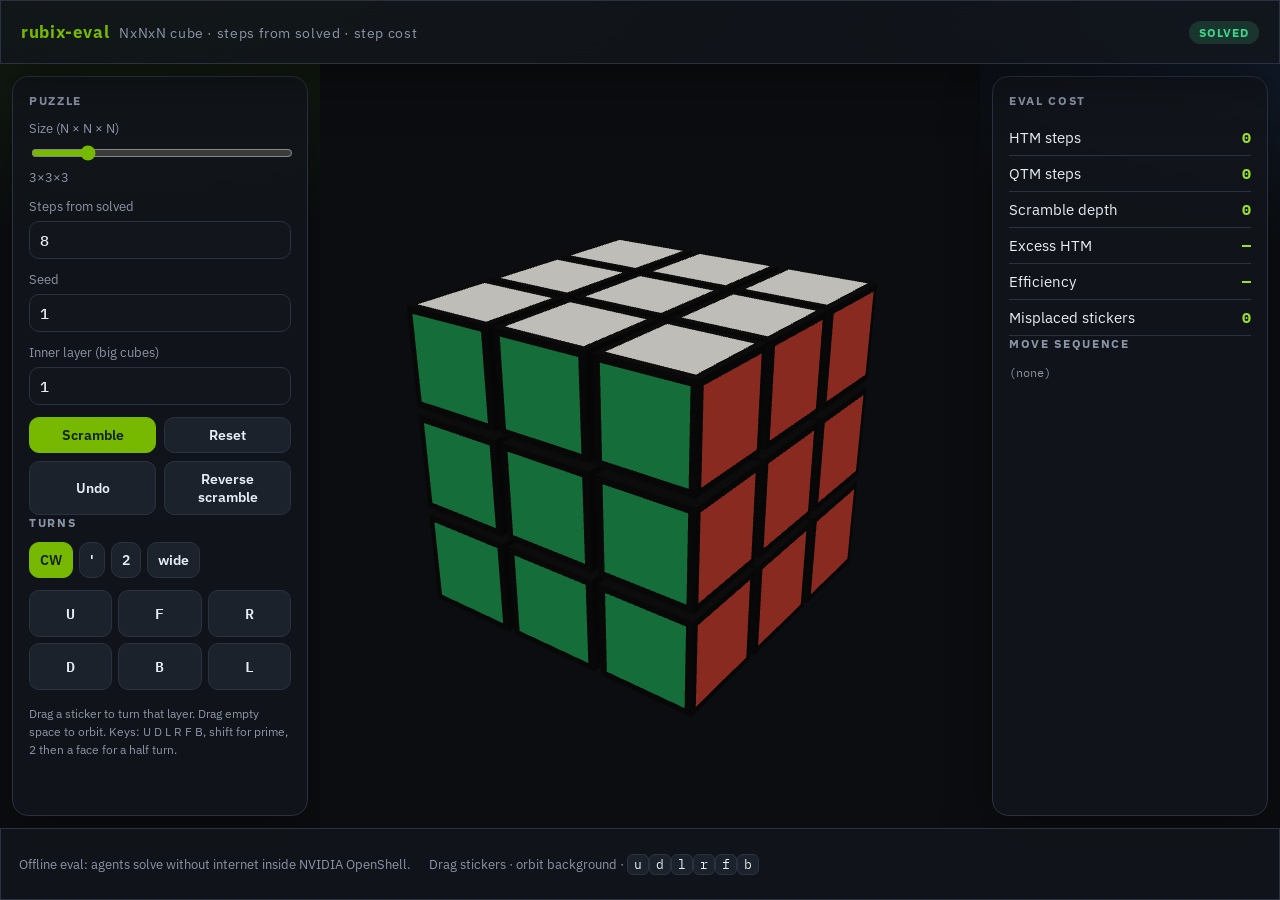
==== web/index.html @ 64ad18c2 "Add NxNxN Rubik's cube eval, 3D viewer, and OpenShell sandbox Offline agent benchmark parameterized " ====
<!DOCTYPE html>
<html lang="en">
  <head>
    <meta charset="utf-8" />
    <meta name="viewport" content="width=device-width, initial-scale=1" />
    <title>rubix-eval — interactive NxNxN cube</title>
    <link rel="preconnect" href="https://fonts.googleapis.com" />
    <link rel="preconnect" href="https://fonts.gstatic.com" crossorigin />
    <link href="https://fonts.googleapis.com/css2?family=IBM+Plex+Mono:wght@400;500&family=IBM+Plex+Sans:wght@400;500;600&display=swap" rel="stylesheet" />
    <link rel="stylesheet" href="./css/app.css" />
    <script type="importmap">
      { "imports": { "three": "./vendor/three.module.js" } }
    </script>
  </head>
  <body>
    <div class="app">
      <header class="topbar">
        <div class="brand">
          <b>rubix-eval</b>
          <span>NxNxN cube · steps from solved · step cost</span>
        </div>
        <div id="badge" class="badge solved">solved</div>
      </header>

      <aside class="sidebar">
        <h2>Puzzle</h2>
        <label>
          Size (N × N × N)
          <input id="size" type="range" min="2" max="7" value="3" />
          <span id="sizeLabel">3×3×3</span>
        </label>
        <label>
          Steps from solved
          <input id="depth" type="number" min="0" max="200" value="8" />
        </label>
        <label>
          Seed
          <input id="seed" type="number" min="0" value="1" />
        </label>
        <label>
          Inner layer (big cubes)
          <input id="layer" type="number" min="1" max="6" value="1" />
        </label>
        <div class="row">
          <button class="primary" id="scramble">Scramble</button>
          <button id="reset">Reset</button>
        </div>
        <div class="row" style="margin-top: 8px">
          <button id="undo">Undo</button>
          <button id="solve">Reverse scramble</button>
        </div>

        <h2>Turns</h2>
        <div class="mods">
          <button id="modCw" aria-pressed="true">CW</button>
          <button id="modPrime" aria-pressed="false">'</button>
          <button id="mod2" aria-pressed="false">2</button>
          <button id="modWide" aria-pressed="false">wide</button>
        </div>
        <div class="pad">
          <button data-face="U">U</button>
          <button data-face="F">F</button>
          <button data-face="R">R</button>
          <button data-face="D">D</button>
          <button data-face="B">B</button>
          <button data-face="L">L</button>
        </div>
        <p class="hint">Drag a sticker to turn that layer. Drag empty space to orbit. Keys: U D L R F B, shift for prime, 2 then a face for a half turn.</p>
      </aside>

      <main class="stage">
        <canvas id="view"></canvas>
      </main>

      <aside class="stats">
        <h2>Eval cost</h2>
        <div class="metric">HTM steps <b id="htm">0</b></div>
        <div class="metric">QTM steps <b id="qtm">0</b></div>
        <div class="metric">Scramble depth <b id="scrambleDepth">0</b></div>
        <div class="metric">Excess HTM <b id="excess">0</b></div>
        <div class="metric">Efficiency <b id="eff">—</b></div>
        <div class="metric">Misplaced stickers <b id="misplaced">0</b></div>
        <h2>Move sequence</h2>
        <div class="history" id="history">(none)</div>
      </aside>

      <footer class="statusbar">
        <span>Offline eval: agents solve without internet inside NVIDIA OpenShell.</span>
        <span>Drag stickers · orbit background · <kbd>u</kbd><kbd>d</kbd><kbd>l</kbd><kbd>r</kbd><kbd>f</kbd><kbd>b</kbd></span>
      </footer>
    </div>
    <script type="module" src="./js/main.js"></script>
  </body>
</html>
---- web/css/app.css ----
:root {
  --bg: #0b0d10;
  --bg-2: #12151b;
  --panel: rgba(18, 21, 27, 0.86);
  --line: #2a3140;
  --text: #e8edf5;
  --muted: #8b95a8;
  --accent: #76b900;
  --accent-2: #9adf2f;
  --danger: #ff5c7a;
  --ok: #3dd68c;
  --shadow: 0 18px 50px rgba(0, 0, 0, 0.35);
  --mono: "IBM Plex Mono", "ui-monospace", monospace;
  --sans: "IBM Plex Sans", "Segoe UI", sans-serif;
}

* { box-sizing: border-box; }
html, body { height: 100%; margin: 0; }
body {
  font-family: var(--sans);
  background:
    radial-gradient(1200px 600px at 10% -10%, #1a2a12 0%, transparent 55%),
    radial-gradient(900px 500px at 100% 0%, #142033 0%, transparent 50%),
    var(--bg);
  color: var(--text);
  overflow: hidden;
}

.app {
  display: grid;
  grid-template-columns: 320px 1fr 300px;
  grid-template-rows: 64px 1fr 72px;
  height: 100%;
}

.topbar, .sidebar, .stats, .statusbar {
  background: var(--panel);
  border: 1px solid var(--line);
  backdrop-filter: blur(12px);
}

.topbar {
  grid-column: 1 / -1;
  display: flex;
  align-items: center;
  gap: 18px;
  padding: 0 20px;
  box-shadow: var(--shadow);
  z-index: 2;
}

.brand {
  display: flex;
  align-items: baseline;
  gap: 10px;
  font-weight: 600;
  letter-spacing: 0.04em;
}
.brand b { color: var(--accent); font-size: 1.05rem; }
.brand span { color: var(--muted); font-size: 0.85rem; font-weight: 400; }

.stage {
  position: relative;
  min-width: 0;
  min-height: 0;
}
#view {
  width: 100%;
  height: 100%;
  display: block;
  cursor: grab;
}
#view:active { cursor: grabbing; }

.sidebar, .stats {
  margin: 12px;
  border-radius: 16px;
  padding: 16px;
  overflow: auto;
  box-shadow: var(--shadow);
}

h2 {
  margin: 0 0 12px;
  font-size: 0.74rem;
  text-transform: uppercase;
  letter-spacing: 0.14em;
  color: var(--muted);
}

label {
  display: flex;
  flex-direction: column;
  gap: 6px;
  font-size: 0.8rem;
  color: var(--muted);
  margin-bottom: 12px;
}

input[type="number"], select, input[type="text"] {
  background: var(--bg-2);
  color: var(--text);
  border: 1px solid var(--line);
  border-radius: 10px;
  padding: 8px 10px;
  font: 500 0.95rem var(--mono);
}

input[type="range"] { width: 100%; accent-color: var(--accent); }

.row { display: flex; gap: 8px; }
.row > * { flex: 1; }

button {
  background: #1c222c;
  color: var(--text);
  border: 1px solid var(--line);
  border-radius: 10px;
  padding: 8px 10px;
  font: 600 0.85rem var(--sans);
  cursor: pointer;
}
button:hover { border-color: var(--accent); color: var(--accent-2); }
button.primary { background: var(--accent); color: #102000; border-color: var(--accent); }
button.primary:hover { filter: brightness(1.08); color: #102000; }
button.ghost { background: transparent; }

.pad {
  display: grid;
  grid-template-columns: repeat(3, 1fr);
  gap: 6px;
  margin: 10px 0 14px;
}
.pad button { font-family: var(--mono); font-size: 0.95rem; padding: 10px 0; }

.mods { display: flex; gap: 6px; margin-bottom: 12px; }
.mods button[aria-pressed="true"] {
  background: var(--accent);
  color: #102000;
  border-color: var(--accent);
}

.history {
  font-family: var(--mono);
  font-size: 0.78rem;
  line-height: 1.45;
  color: var(--muted);
  min-height: 4.5em;
  white-space: pre-wrap;
  word-break: break-word;
}

.metric {
  display: flex;
  justify-content: space-between;
  padding: 8px 0;
  border-bottom: 1px solid var(--line);
  font-size: 0.92rem;
}
.metric b { font-family: var(--mono); color: var(--accent-2); }
.metric .warn { color: var(--danger); }
.metric .ok { color: var(--ok); }

.badge {
  margin-left: auto;
  padding: 4px 10px;
  border-radius: 999px;
  font-size: 0.75rem;
  font-weight: 700;
  letter-spacing: 0.08em;
  text-transform: uppercase;
}
.badge.solved { background: rgba(61, 214, 140, 0.16); color: var(--ok); }
.badge.scrambled { background: rgba(255, 92, 122, 0.12); color: var(--danger); }

.hint { color: var(--muted); font-size: 0.78rem; line-height: 1.45; }

.statusbar {
  grid-column: 1 / -1;
  display: flex;
  align-items: center;
  gap: 18px;
  padding: 0 18px;
  font-size: 0.82rem;
  color: var(--muted);
}
.statusbar kbd {
  font-family: var(--mono);
  background: #1c222c;
  border: 1px solid var(--line);
  border-radius: 6px;
  padding: 1px 6px;
  color: var(--text);
}

@media (max-width: 960px) {
  .app {
    grid-template-columns: 1fr;
    grid-template-rows: 56px 1fr auto auto 64px;
  }
  .sidebar, .stats { margin: 8px; max-height: 240px; }
}
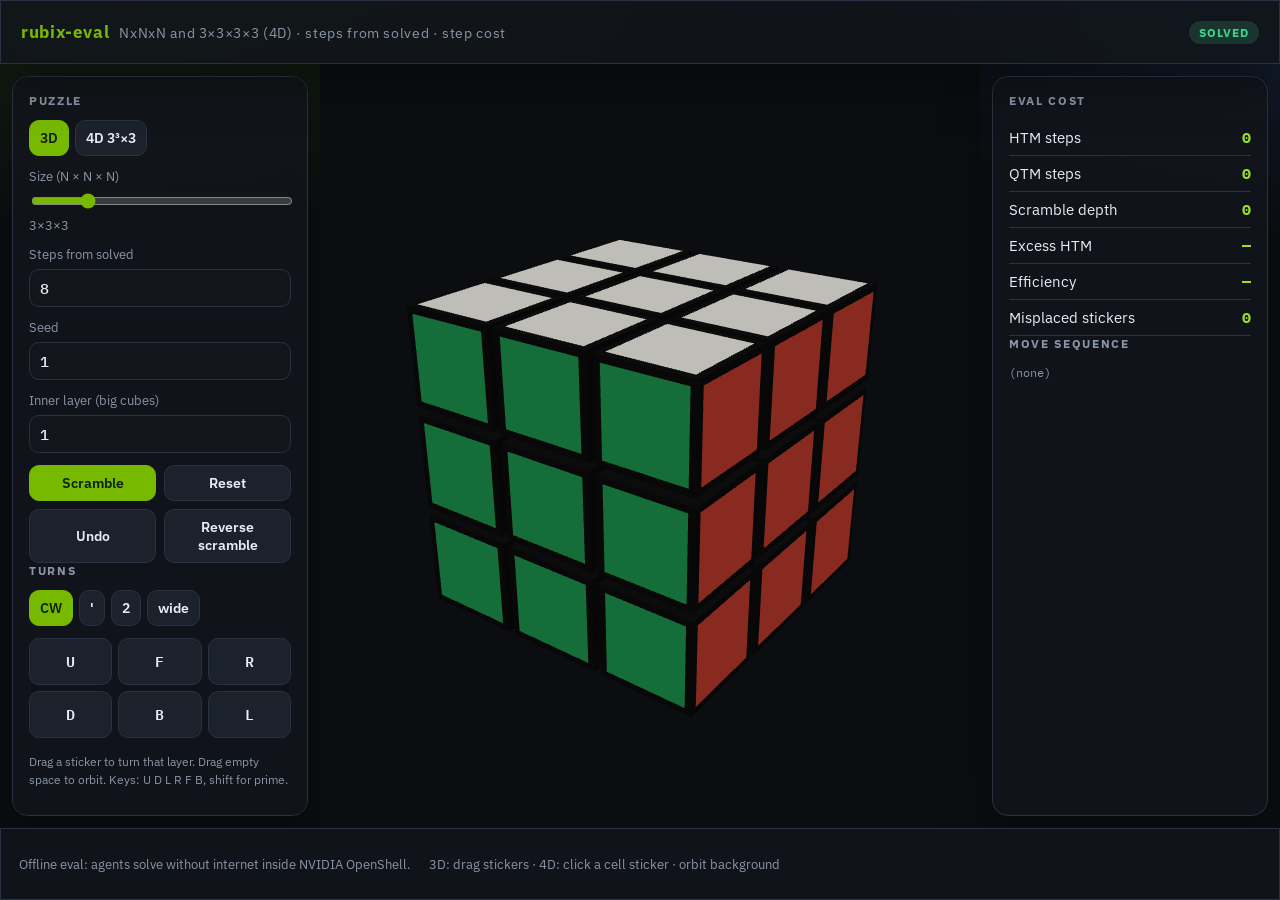
==== commit 0b9ab415: "Add 3x3x3x3 4D hypercube engine, eval, and interactive viewer Eight cubic cells (R L U D F B I O) wi" ====
--- a/web/index.html
+++ b/web/index.html
@@ -17,14 +17,18 @@
       <header class="topbar">
         <div class="brand">
           <b>rubix-eval</b>
-          <span>NxNxN cube · steps from solved · step cost</span>
+          <span>NxNxN and 3×3×3×3 (4D) · steps from solved · step cost</span>
         </div>
         <div id="badge" class="badge solved">solved</div>
       </header>
 
       <aside class="sidebar">
         <h2>Puzzle</h2>
-        <label>
+        <div class="mods" style="margin-bottom: 12px">
+          <button id="mode3d" aria-pressed="true">3D</button>
+          <button id="mode4d" aria-pressed="false">4D 3³×3</button>
+        </div>
+        <label id="sizeRow">
           Size (N × N × N)
           <input id="size" type="range" min="2" max="7" value="3" />
           <span id="sizeLabel">3×3×3</span>
@@ -37,7 +41,7 @@
           Seed
           <input id="seed" type="number" min="0" value="1" />
         </label>
-        <label>
+        <label id="layerRow">
           Inner layer (big cubes)
           <input id="layer" type="number" min="1" max="6" value="1" />
         </label>
@@ -57,7 +61,7 @@
           <button id="mod2" aria-pressed="false">2</button>
           <button id="modWide" aria-pressed="false">wide</button>
         </div>
-        <div class="pad">
+        <div class="pad" id="pad3d">
           <button data-face="U">U</button>
           <button data-face="F">F</button>
           <button data-face="R">R</button>
@@ -65,7 +69,18 @@
           <button data-face="B">B</button>
           <button data-face="L">L</button>
         </div>
-        <p class="hint">Drag a sticker to turn that layer. Drag empty space to orbit. Keys: U D L R F B, shift for prime, 2 then a face for a half turn.</p>
+        <div id="pad4d" hidden>
+          <label>
+            Twist cell
+            <select id="hyperCell">
+              <option>R</option><option>L</option><option>U</option><option>D</option>
+              <option>F</option><option>B</option><option>I</option><option>O</option>
+            </select>
+          </label>
+          <div class="pad" id="hyperAxes"></div>
+        </div>
+        <p class="hint" id="hint3d">Drag a sticker to turn that layer. Drag empty space to orbit. Keys: U D L R F B, shift for prime.</p>
+        <p class="hint" id="hint4d" hidden>8 cubic cells of a tesseract. Click a sticker to twist that cell around the axis through it (2c = 90°, 3c = 180°, 4c = 120°). I = inside, O = outside.</p>
       </aside>
 
       <main class="stage">
@@ -86,7 +101,7 @@
 
       <footer class="statusbar">
         <span>Offline eval: agents solve without internet inside NVIDIA OpenShell.</span>
-        <span>Drag stickers · orbit background · <kbd>u</kbd><kbd>d</kbd><kbd>l</kbd><kbd>r</kbd><kbd>f</kbd><kbd>b</kbd></span>
+        <span>3D: drag stickers · 4D: click a cell sticker · orbit background</span>
       </footer>
     </div>
     <script type="module" src="./js/main.js"></script>
--- a/web/css/app.css
+++ b/web/css/app.css
@@ -15,6 +15,7 @@
 }
 
 * { box-sizing: border-box; }
+[hidden] { display: none !important; }
 html, body { height: 100%; margin: 0; }
 body {
   font-family: var(--sans);
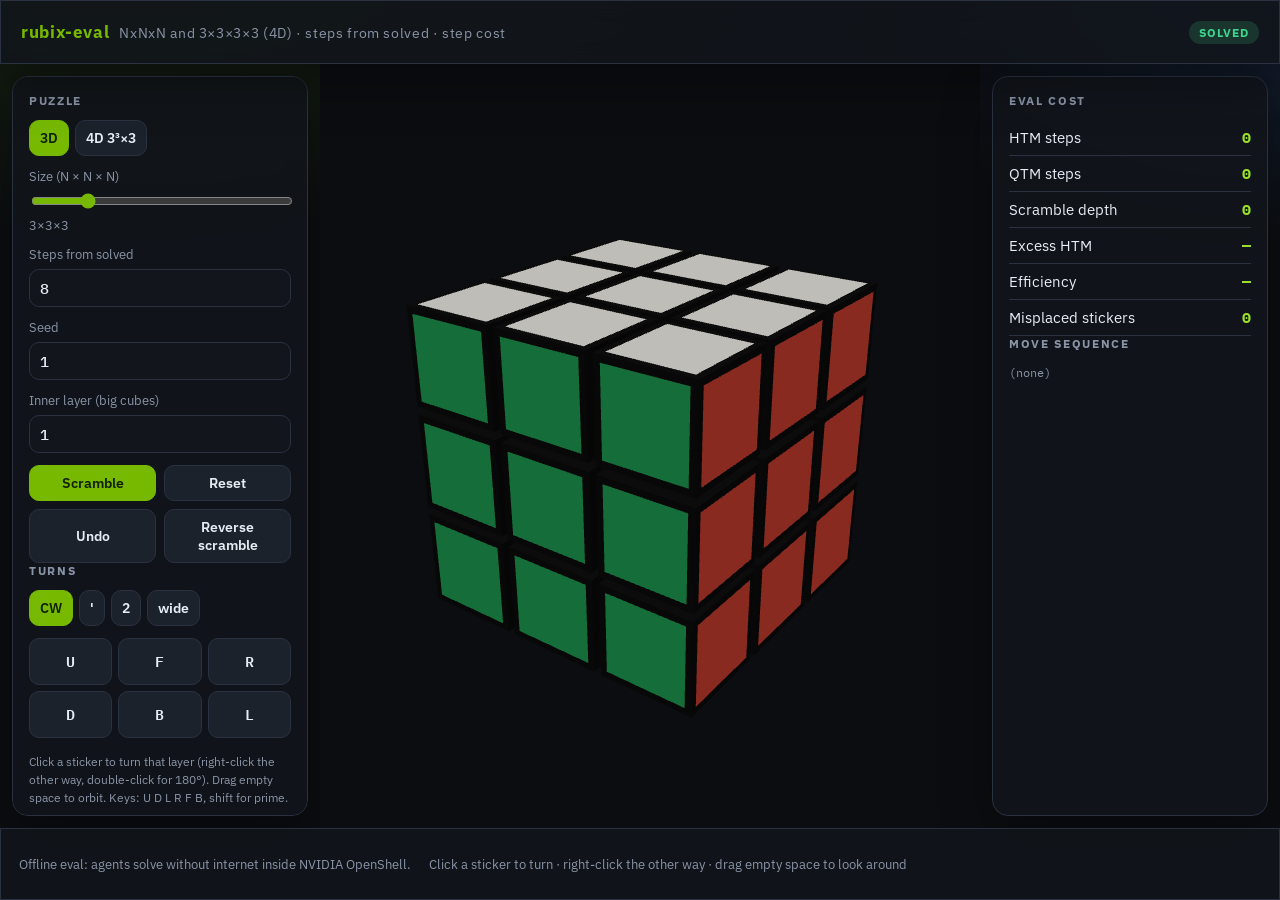
==== commit 222a265c: "Show cube controls on the visual eval screen Click / right-click / double-click / orbit / Done are l" ====
--- a/web/index.html
+++ b/web/index.html
@@ -79,8 +79,8 @@
           </label>
           <div class="pad" id="hyperAxes"></div>
         </div>
-        <p class="hint" id="hint3d">Drag a sticker to turn that layer. Drag empty space to orbit. Keys: U D L R F B, shift for prime.</p>
-        <p class="hint" id="hint4d" hidden>8 cubic cells of a tesseract. Click a sticker to twist that cell around the axis through it (2c = 90°, 3c = 180°, 4c = 120°). I = inside, O = outside.</p>
+        <p class="hint" id="hint3d">Click a sticker to turn that layer (right-click the other way, double-click for 180°). Drag empty space to orbit. Keys: U D L R F B, shift for prime.</p>
+        <p class="hint" id="hint4d" hidden>Eight cells of a tesseract. Click a sticker face to twist that cell 90°. Right-click the other way, double-click for 180°. Drag empty space to look around. I = inside, O = outside.</p>
       </aside>
 
       <main class="stage">
@@ -101,7 +101,7 @@
 
       <footer class="statusbar">
         <span>Offline eval: agents solve without internet inside NVIDIA OpenShell.</span>
-        <span>3D: drag stickers · 4D: click a cell sticker · orbit background</span>
+        <span>Click a sticker to turn · right-click the other way · drag empty space to look around</span>
       </footer>
     </div>
     <script type="module" src="./js/main.js"></script>
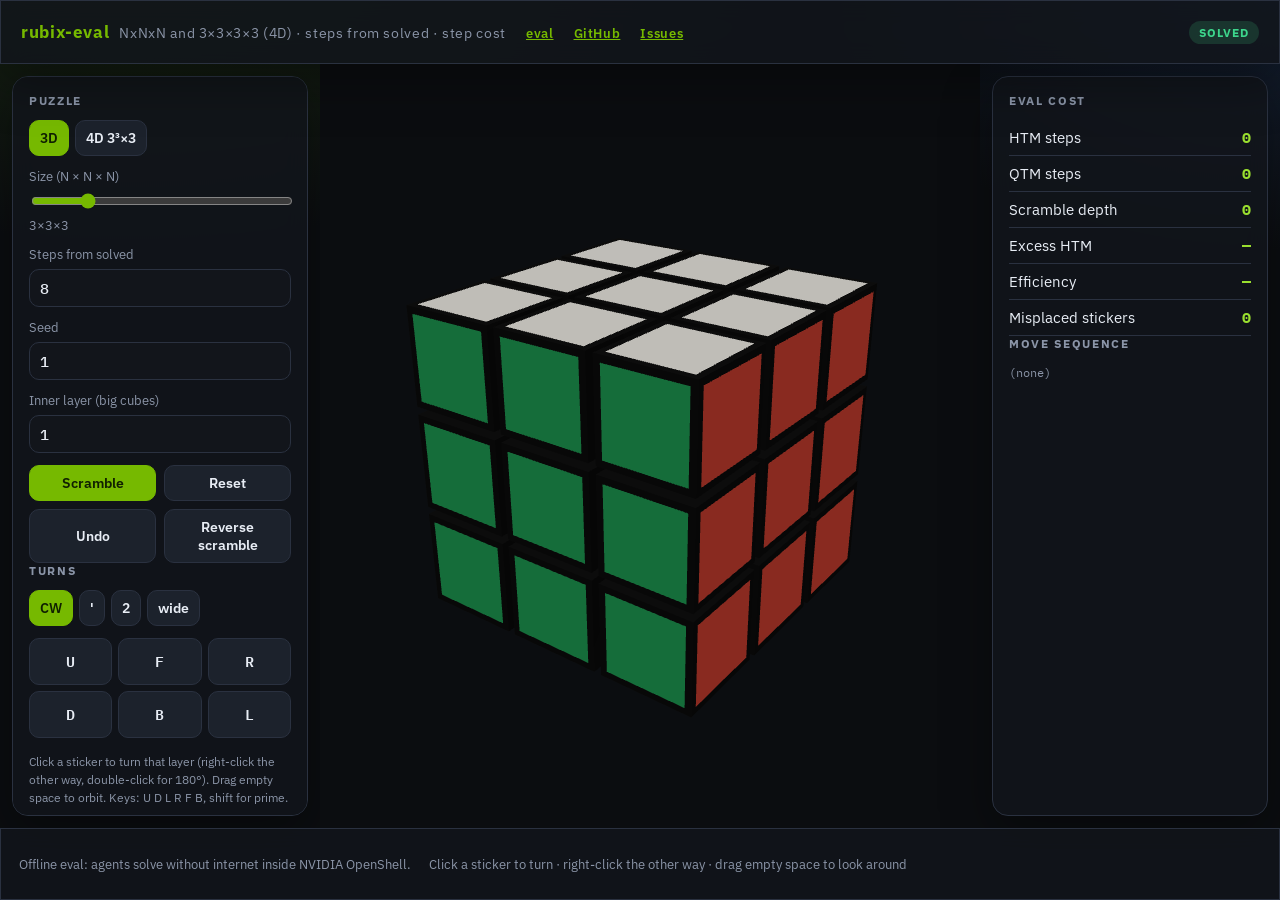
==== commit c920630c: "Serve a public in-browser eval and a verified offline board Drop Puppeteer from the default visual p" ====
--- a/web/index.html
+++ b/web/index.html
@@ -18,6 +18,9 @@
         <div class="brand">
           <b>rubix-eval</b>
           <span>NxNxN and 3×3×3×3 (4D) · steps from solved · step cost</span>
+          <a href="/eval">eval</a>
+          <a href="https://github.com/007vasy/rubix-eval">GitHub</a>
+          <a href="https://github.com/007vasy/rubix-eval/issues">Issues</a>
         </div>
         <div id="badge" class="badge solved">solved</div>
       </header>
--- a/web/css/app.css
+++ b/web/css/app.css
@@ -59,6 +59,7 @@
 }
 .brand b { color: var(--accent); font-size: 1.05rem; }
 .brand span { color: var(--muted); font-size: 0.85rem; font-weight: 400; }
+.brand a { color: var(--accent); margin-left: 10px; font-size: 0.82rem; }
 
 .stage {
   position: relative;
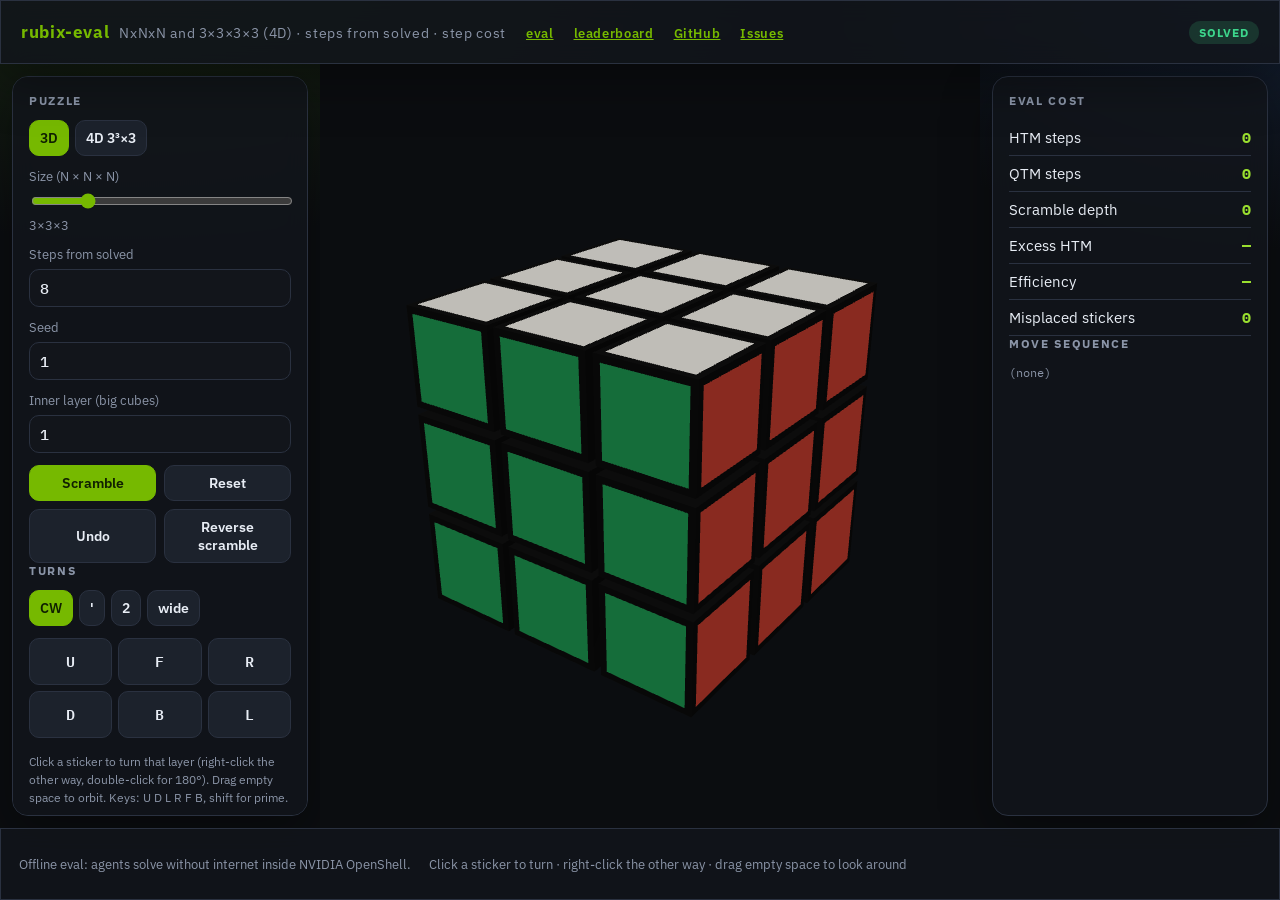
==== commit 4efc5f1b: "Add a leaderboard link on the landing page" ====
--- a/web/index.html
+++ b/web/index.html
@@ -19,6 +19,7 @@
           <b>rubix-eval</b>
           <span>NxNxN and 3×3×3×3 (4D) · steps from solved · step cost</span>
           <a href="/eval">eval</a>
+          <a href="/leaderboard">leaderboard</a>
           <a href="https://github.com/007vasy/rubix-eval">GitHub</a>
           <a href="https://github.com/007vasy/rubix-eval/issues">Issues</a>
         </div>
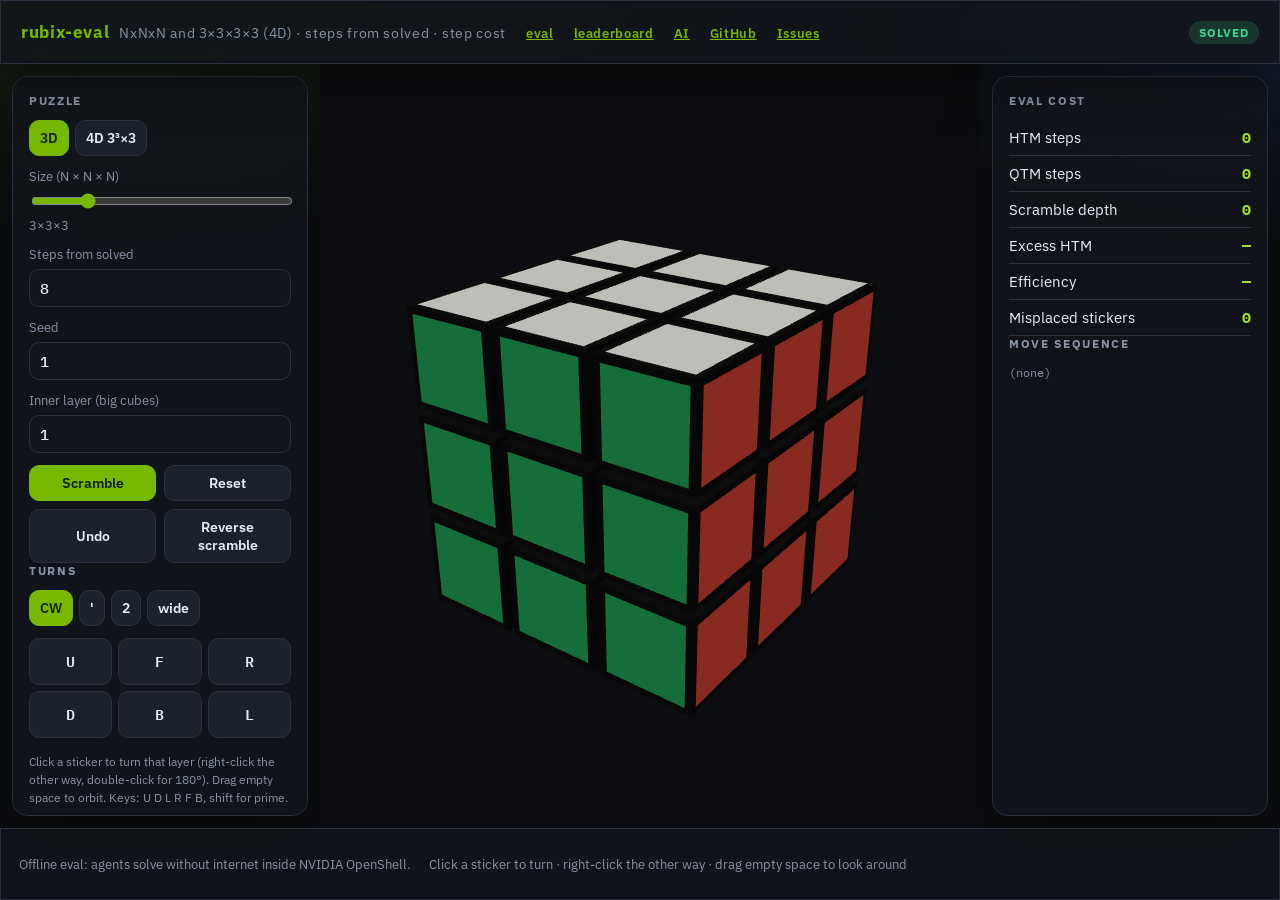
==== commit d424b086: "Add an AI leaderboard link on the landing page" ====
--- a/web/index.html
+++ b/web/index.html
@@ -4,6 +4,8 @@
     <meta charset="utf-8" />
     <meta name="viewport" content="width=device-width, initial-scale=1" />
     <title>rubix-eval — interactive NxNxN cube</title>
+    <link rel="icon" href="/favicon.svg" type="image/svg+xml" />
+    <link rel="icon" href="/favicon.ico" sizes="32x32" />
     <link rel="preconnect" href="https://fonts.googleapis.com" />
     <link rel="preconnect" href="https://fonts.gstatic.com" crossorigin />
     <link href="https://fonts.googleapis.com/css2?family=IBM+Plex+Mono:wght@400;500&family=IBM+Plex+Sans:wght@400;500;600&display=swap" rel="stylesheet" />
@@ -20,6 +22,7 @@
           <span>NxNxN and 3×3×3×3 (4D) · steps from solved · step cost</span>
           <a href="/eval">eval</a>
           <a href="/leaderboard">leaderboard</a>
+          <a href="/ai">AI</a>
           <a href="https://github.com/007vasy/rubix-eval">GitHub</a>
           <a href="https://github.com/007vasy/rubix-eval/issues">Issues</a>
         </div>
